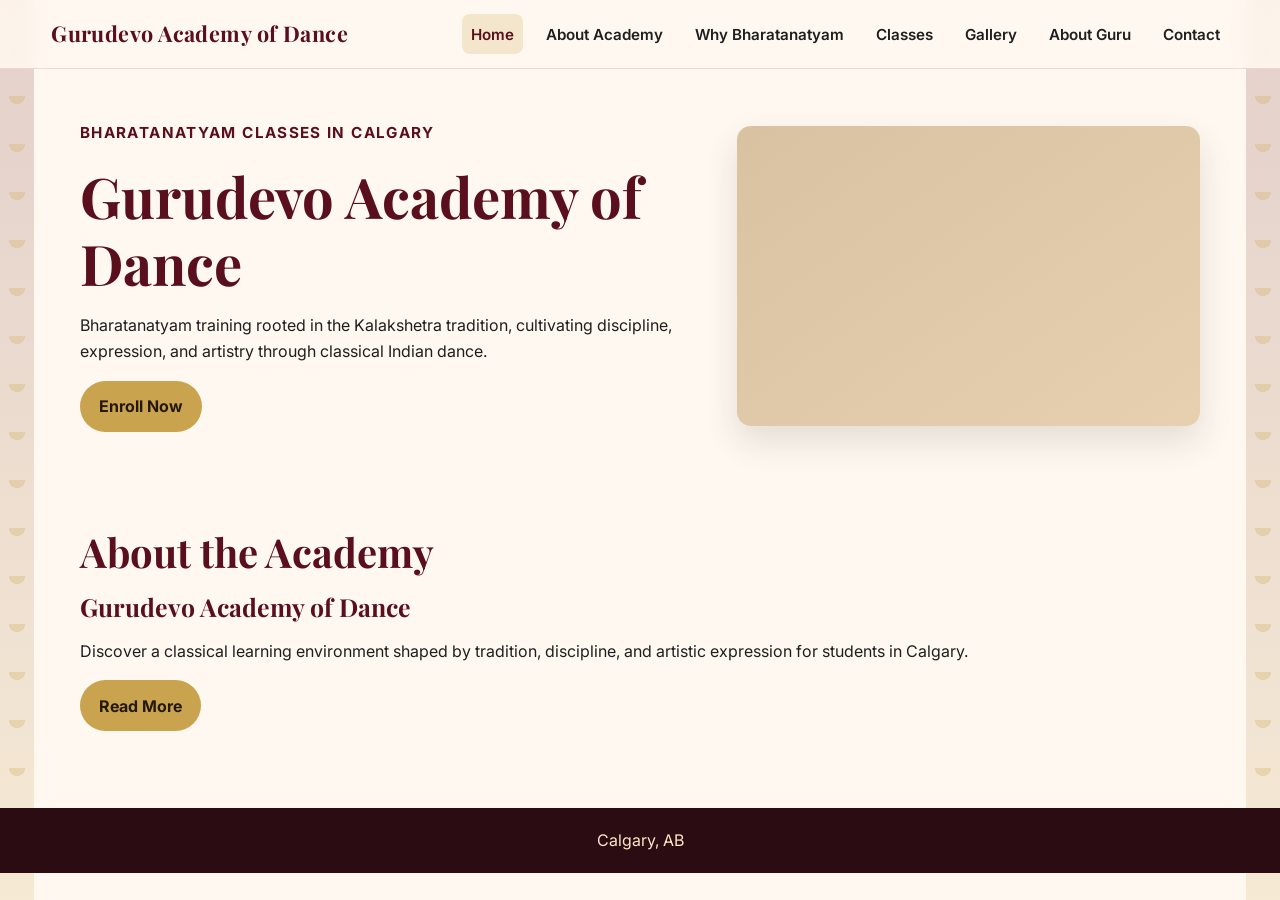
==== index.html @ 70351185 "Initial dance academy prototype" ====
<!doctype html>
<html lang="en">
<head>
  <meta charset="UTF-8">
  <meta name="viewport" content="width=device-width, initial-scale=1.0">
  <title>Gurudevo Academy of Dance | Bharatanatyam Classes in Calgary</title>
  <link rel="preconnect" href="https://fonts.googleapis.com">
  <link rel="preconnect" href="https://fonts.gstatic.com" crossorigin>
  <link href="https://fonts.googleapis.com/css2?family=Inter:wght@400;500;600;700&family=Playfair+Display:wght@500;700;800&display=swap" rel="stylesheet">
  <link rel="stylesheet" href="style.css">
</head>
<body class="temple-layout">
  <header class="site-header">
    <div class="nav-wrap">
      <a class="brand" href="index.html">Gurudevo Academy of Dance</a>
      <button class="menu-btn" data-menu-btn aria-expanded="false" aria-label="Open menu">Menu</button>
      <nav class="nav-links" data-nav-links>
        <a href="index.html" aria-current="page">Home</a>
        <a href="about-academy.html">About Academy</a>
        <a href="why-bharatanatyam.html">Why Bharatanatyam</a>
        <a href="classes-training.html">Classes</a>
        <a href="gallery.html">Gallery</a>
        <a href="about-guru.html">About Guru</a>
        <a href="contact.html">Contact</a>
      </nav>
    </div>
  </header>

  <main>
    <section class="hero">
      <div class="container hero-grid">
        <div class="reveal">
          <p class="kicker">Bharatanatyam Classes in Calgary</p>
          <h1>Gurudevo Academy of Dance</h1>
          <p>Bharatanatyam training rooted in the Kalakshetra tradition, cultivating discipline, expression, and artistry through classical Indian dance.</p>
          <a class="btn" href="contact.html">Enroll Now</a>
        </div>
        <div class="media-block reveal" aria-label="Image display area"></div>
      </div>
    </section>

    <section>
      <div class="container reveal">
        <h2>About the Academy</h2>
        <h3>Gurudevo Academy of Dance</h3>
        <p>Discover a classical learning environment shaped by tradition, discipline, and artistic expression for students in Calgary.</p>
        <a class="btn" href="about-academy.html">Read More</a>
      </div>
    </section>
  </main>

  <footer class="footer">
    <div class="container">Calgary, AB</div>
  </footer>

  <script src="script.js"></script>
</body>
</html>
---- style.css ----
:root {
  --maroon: #5A0F1C;
  --gold: #C9A34E;
  --ivory: #FFF8F0;
  --charcoal: #1F1F1F;
  --panel: #f8eee1;
  --hero-block: #d8c2a2;
  --gallery-block: #d6b88b;
  --radius: 14px;
  --shadow: 0 16px 34px rgba(31, 31, 31, 0.12);
}

* {
  box-sizing: border-box;
}

html {
  scroll-behavior: smooth;
}

body {
  margin: 0;
  font-family: "Inter", "Lato", sans-serif;
  color: var(--charcoal);
  background: var(--ivory);
  line-height: 1.65;
  overflow-x: hidden;
}

.temple-layout {
  position: relative;
  min-height: 100vh;
}

.temple-layout::before,
.temple-layout::after {
  content: "";
  position: fixed;
  top: 0;
  bottom: 0;
  width: 34px;
  z-index: -1;
  background:
    radial-gradient(circle at center top, rgba(201, 163, 78, 0.35) 0 8px, transparent 8px 20px),
    linear-gradient(to bottom, rgba(90, 15, 28, 0.2), rgba(201, 163, 78, 0.2));
  background-size: 100% 48px, 100% 100%;
  opacity: 0.85;
}

.temple-layout::before {
  left: 0;
}

.temple-layout::after {
  right: 0;
}

.site-header {
  position: sticky;
  top: 0;
  z-index: 100;
  backdrop-filter: blur(8px);
  background: rgba(255, 248, 240, 0.88);
  border-bottom: 1px solid rgba(90, 15, 28, 0.12);
}

.nav-wrap {
  width: min(1200px, 92%);
  margin: 0 auto;
  display: flex;
  align-items: center;
  justify-content: space-between;
  gap: 1rem;
  padding: 0.9rem 0;
}

.brand {
  font-family: "Playfair Display", serif;
  color: var(--maroon);
  text-decoration: none;
  font-weight: 700;
  font-size: clamp(1rem, 2.6vw, 1.35rem);
  letter-spacing: 0.02em;
}

.nav-links {
  display: flex;
  gap: 0.9rem;
  align-items: center;
}

.nav-links a {
  text-decoration: none;
  color: var(--charcoal);
  font-size: 0.95rem;
  font-weight: 600;
  padding: 0.45rem 0.55rem;
  border-radius: 8px;
  transition: color 0.25s ease, background-color 0.25s ease;
}

.nav-links a:hover,
.nav-links a[aria-current="page"] {
  color: var(--maroon);
  background: rgba(201, 163, 78, 0.22);
}

.menu-btn {
  display: none;
  border: 1px solid rgba(90, 15, 28, 0.35);
  color: var(--maroon);
  background: transparent;
  border-radius: 10px;
  padding: 0.45rem 0.65rem;
  cursor: pointer;
  font-weight: 700;
}

.container {
  width: min(1120px, 90%);
  margin: 0 auto;
}

.hero {
  padding: clamp(2rem, 4vw, 4.8rem) 0;
}

.hero-grid {
  display: grid;
  grid-template-columns: 1.15fr 0.85fr;
  gap: clamp(1.2rem, 2.4vw, 2rem);
  align-items: center;
}

.kicker {
  font-size: 0.95rem;
  color: var(--maroon);
  font-weight: 700;
  text-transform: uppercase;
  letter-spacing: 0.09em;
}

h1,
h2,
h3 {
  font-family: "Playfair Display", serif;
  color: var(--maroon);
  line-height: 1.2;
  margin: 0 0 1rem;
}

h1 {
  font-size: clamp(2rem, 5vw, 3.5rem);
}

h2 {
  font-size: clamp(1.6rem, 3.8vw, 2.5rem);
}

h3 {
  font-size: clamp(1.2rem, 2.8vw, 1.55rem);
}

p {
  margin: 0 0 1rem;
}

.media-block,
.gallery-block,
.slide {
  min-height: 300px;
  border-radius: var(--radius);
  box-shadow: var(--shadow);
}

.media-block {
  background: linear-gradient(145deg, var(--hero-block), #e6d0b0);
}

.gallery-block {
  background: linear-gradient(145deg, var(--gallery-block), #efd8af);
}

button,
.btn,
a.btn {
  appearance: none;
  border: none;
  text-decoration: none;
  display: inline-flex;
  align-items: center;
  justify-content: center;
  gap: 0.45rem;
  background: var(--gold);
  color: #24190b;
  font-weight: 700;
  padding: 0.78rem 1.2rem;
  border-radius: 999px;
  cursor: pointer;
  transition: transform 0.22s ease, box-shadow 0.22s ease, filter 0.22s ease;
}

button:hover,
.btn:hover,
a.btn:hover {
  transform: translateY(-2px);
  box-shadow: 0 10px 22px rgba(90, 15, 28, 0.24);
  filter: brightness(1.03);
}

section {
  padding: clamp(1.8rem, 3.5vw, 3.2rem) 0;
}

.card-grid {
  display: grid;
  grid-template-columns: repeat(3, minmax(0, 1fr));
  gap: 1rem;
}

.card {
  background: #ffffff;
  border: 1px solid rgba(90, 15, 28, 0.13);
  border-radius: var(--radius);
  padding: 1rem 1.1rem;
  box-shadow: 0 8px 16px rgba(90, 15, 28, 0.08);
}

.bullet-list {
  margin: 0;
  padding-left: 1.1rem;
}

.bullet-list li {
  margin-bottom: 0.45rem;
}

.quote {
  border-left: 4px solid var(--gold);
  padding: 0.8rem 1rem;
  background: var(--panel);
  border-radius: 8px;
  font-style: italic;
}

.slideshow {
  position: relative;
  border-radius: var(--radius);
  overflow: hidden;
}

.slide {
  position: absolute;
  inset: 0;
  opacity: 0;
  transform: scale(1.02);
  transition: opacity 0.9s ease, transform 0.9s ease;
  background: linear-gradient(140deg, #d4b286, #e8cfab);
}

.slide.active {
  opacity: 1;
  transform: scale(1);
}

.footer {
  margin-top: 2rem;
  background: #2c0c13;
  color: #fce8c5;
  padding: 1.2rem 0;
  text-align: center;
}

.reveal {
  opacity: 0;
  transform: translateY(20px);
  transition: opacity 0.6s ease, transform 0.6s ease;
}

.reveal.show {
  opacity: 1;
  transform: translateY(0);
}

@media (max-width: 1024px) {
  .nav-links {
    position: fixed;
    top: 64px;
    right: 4%;
    width: min(90vw, 380px);
    flex-direction: column;
    align-items: flex-start;
    background: rgba(255, 248, 240, 0.98);
    border: 1px solid rgba(90, 15, 28, 0.14);
    border-radius: 14px;
    padding: 1rem;
    box-shadow: var(--shadow);
    transform: scale(0.98) translateY(-8px);
    opacity: 0;
    visibility: hidden;
    transition: all 0.25s ease;
  }

  .nav-links.open {
    transform: scale(1) translateY(0);
    opacity: 1;
    visibility: visible;
  }

  .menu-btn {
    display: inline-flex;
  }

  .hero-grid {
    grid-template-columns: 1fr;
  }

  .card-grid {
    grid-template-columns: 1fr;
  }
}

@media (max-width: 640px) {
  .temple-layout::before,
  .temple-layout::after {
    width: 20px;
    opacity: 0.55;
  }

  .container {
    width: min(100%, 92%);
  }

  .media-block,
  .gallery-block,
  .slide {
    min-height: 220px;
  }
}
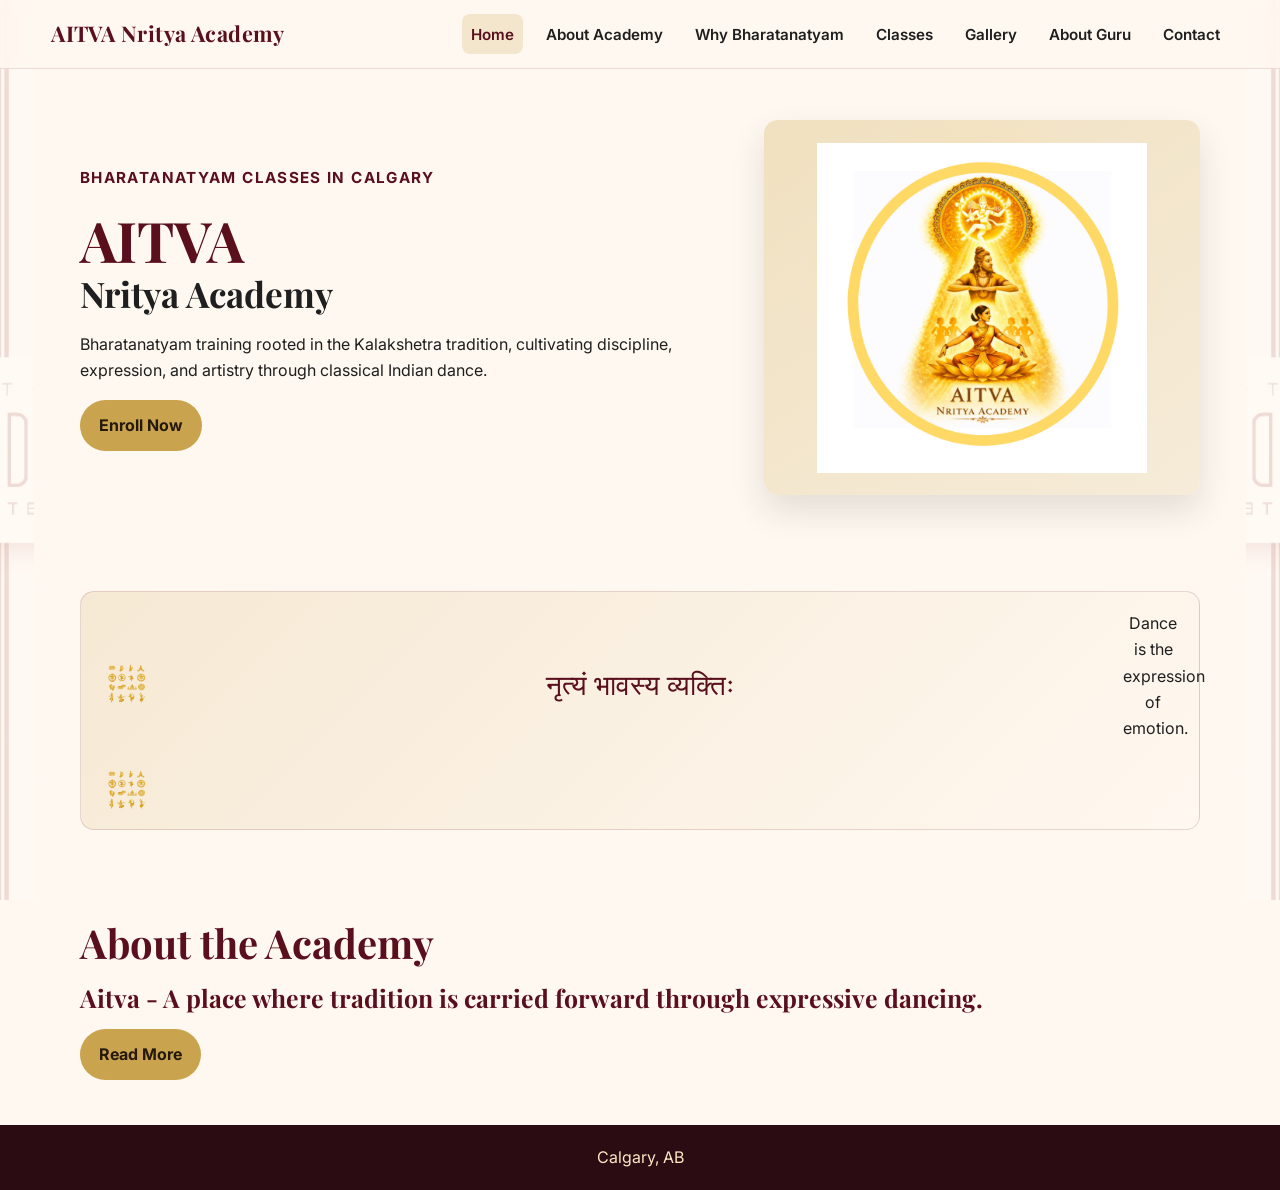
==== commit af4a4422: "Update academy site content, media gallery, and enrollment links" ====
--- a/index.html
+++ b/index.html
@@ -3,7 +3,7 @@
 <head>
   <meta charset="UTF-8">
   <meta name="viewport" content="width=device-width, initial-scale=1.0">
-  <title>Gurudevo Academy of Dance | Bharatanatyam Classes in Calgary</title>
+  <title>AITVA Nritya Academy | Bharatanatyam Classes in Calgary</title>
   <link rel="preconnect" href="https://fonts.googleapis.com">
   <link rel="preconnect" href="https://fonts.gstatic.com" crossorigin>
   <link href="https://fonts.googleapis.com/css2?family=Inter:wght@400;500;600;700&family=Playfair+Display:wght@500;700;800&display=swap" rel="stylesheet">
@@ -12,7 +12,7 @@
 <body class="temple-layout">
   <header class="site-header">
     <div class="nav-wrap">
-      <a class="brand" href="index.html">Gurudevo Academy of Dance</a>
+      <a class="brand" href="index.html">AITVA Nritya Academy</a>
       <button class="menu-btn" data-menu-btn aria-expanded="false" aria-label="Open menu">Menu</button>
       <nav class="nav-links" data-nav-links>
         <a href="index.html" aria-current="page">Home</a>
@@ -31,19 +31,29 @@
       <div class="container hero-grid">
         <div class="reveal">
           <p class="kicker">Bharatanatyam Classes in Calgary</p>
-          <h1>Gurudevo Academy of Dance</h1>
+          <h1 class="hero-title">AITVA <span>Nritya Academy</span></h1>
           <p>Bharatanatyam training rooted in the Kalakshetra tradition, cultivating discipline, expression, and artistry through classical Indian dance.</p>
-          <a class="btn" href="contact.html">Enroll Now</a>
+          <a class="btn" href="https://forms.gle/SrurMNasvnaMcNtN6" target="_blank" rel="noopener noreferrer">Enroll Now</a>
         </div>
-        <div class="media-block reveal" aria-label="Image display area"></div>
+        <div class="hero-brand-panel reveal" aria-label="Aitva logo display">
+          <img class="academy-logo" src="assets/images/aitva-logo.png" alt="AITVA Nritya Academy logo">
+        </div>
+      </div>
+    </section>
+
+    <section>
+      <div class="container reveal quote-box">
+        <img src="assets/images/gold-motif.png" alt="Classical motif" aria-hidden="true">
+        <p class="quote-line">नृत्यं भावस्य व्यक्तिः</p>
+        <p>Dance is the expression of emotion.</p>
+        <img src="assets/images/gold-motif.png" alt="Classical motif" aria-hidden="true">
       </div>
     </section>
 
     <section>
       <div class="container reveal">
         <h2>About the Academy</h2>
-        <h3>Gurudevo Academy of Dance</h3>
-        <p>Discover a classical learning environment shaped by tradition, discipline, and artistic expression for students in Calgary.</p>
+        <h3>Aitva - A place where tradition is carried forward through expressive dancing.</h3>
         <a class="btn" href="about-academy.html">Read More</a>
       </div>
     </section>
--- a/style.css
+++ b/style.css
@@ -1,13 +1,12 @@
 :root {
-  --maroon: #5A0F1C;
-  --gold: #C9A34E;
-  --ivory: #FFF8F0;
-  --charcoal: #1F1F1F;
+  --maroon: #5a0f1c;
+  --gold: #c9a34e;
+  --ivory: #fff8f0;
+  --charcoal: #1f1f1f;
   --panel: #f8eee1;
-  --hero-block: #d8c2a2;
-  --gallery-block: #d6b88b;
   --radius: 14px;
   --shadow: 0 16px 34px rgba(31, 31, 31, 0.12);
+  --ease-premium: cubic-bezier(0.22, 1, 0.36, 1);
 }
 
 * {
@@ -25,6 +24,13 @@
   background: var(--ivory);
   line-height: 1.65;
   overflow-x: hidden;
+  min-height: 100vh;
+  display: flex;
+  flex-direction: column;
+}
+
+main {
+  flex: 1;
 }
 
 .temple-layout {
@@ -40,11 +46,10 @@
   bottom: 0;
   width: 34px;
   z-index: -1;
-  background:
-    radial-gradient(circle at center top, rgba(201, 163, 78, 0.35) 0 8px, transparent 8px 20px),
-    linear-gradient(to bottom, rgba(90, 15, 28, 0.2), rgba(201, 163, 78, 0.2));
-  background-size: 100% 48px, 100% 100%;
-  opacity: 0.85;
+  background-image: url("assets/images/border-reference-vertical.jpeg");
+  background-size: cover;
+  background-position: center;
+  opacity: 0.26;
 }
 
 .temple-layout::before {
@@ -53,6 +58,40 @@
 
 .temple-layout::after {
   right: 0;
+  transform: scaleX(-1);
+}
+
+.with-page-background {
+  background: #12090b;
+}
+
+.page-bg-slideshow {
+  position: fixed;
+  inset: 0;
+  z-index: -3;
+  overflow: hidden;
+}
+
+.page-bg-slideshow::after {
+  content: "";
+  position: absolute;
+  inset: 0;
+  background: rgba(10, 5, 8, 0.68);
+}
+
+.bg-slide {
+  position: absolute;
+  inset: 0;
+  background-size: cover;
+  background-position: center;
+  opacity: 0;
+  transform: scale(1.08);
+  transition: opacity 1.15s var(--ease-premium), transform 1.15s var(--ease-premium);
+}
+
+.bg-slide.active {
+  opacity: 1;
+  transform: scale(1);
 }
 
 .site-header {
@@ -62,6 +101,13 @@
   backdrop-filter: blur(8px);
   background: rgba(255, 248, 240, 0.88);
   border-bottom: 1px solid rgba(90, 15, 28, 0.12);
+  transition: background-color 0.35s var(--ease-premium), box-shadow 0.35s var(--ease-premium), border-color 0.35s var(--ease-premium);
+}
+
+.site-header.scrolled {
+  background: rgba(255, 248, 240, 0.97);
+  border-bottom-color: rgba(90, 15, 28, 0.2);
+  box-shadow: 0 8px 22px rgba(90, 15, 28, 0.14);
 }
 
 .nav-wrap {
@@ -87,6 +133,7 @@
   display: flex;
   gap: 0.9rem;
   align-items: center;
+  transition: transform 0.28s var(--ease-premium), opacity 0.28s var(--ease-premium);
 }
 
 .nav-links a {
@@ -96,7 +143,7 @@
   font-weight: 600;
   padding: 0.45rem 0.55rem;
   border-radius: 8px;
-  transition: color 0.25s ease, background-color 0.25s ease;
+  transition: color 0.25s var(--ease-premium), background-color 0.25s var(--ease-premium), transform 0.25s var(--ease-premium);
 }
 
 .nav-links a:hover,
@@ -117,7 +164,7 @@
 }
 
 .container {
-  width: min(1120px, 90%);
+  width: min(1120px, calc(100% - 96px));
   margin: 0 auto;
 }
 
@@ -127,9 +174,33 @@
 
 .hero-grid {
   display: grid;
-  grid-template-columns: 1.15fr 0.85fr;
+  grid-template-columns: 1.2fr 0.8fr;
   gap: clamp(1.2rem, 2.4vw, 2rem);
   align-items: center;
+}
+
+.hero-title span {
+  display: block;
+  color: var(--charcoal);
+  font-size: clamp(1.4rem, 3vw, 2.2rem);
+}
+
+.hero-brand-panel {
+  min-height: 360px;
+  background: radial-gradient(circle at 50% 45%, rgba(255, 217, 135, 0.5), rgba(201, 163, 78, 0.06) 60%),
+    linear-gradient(145deg, #f3e4c7, #f8f0e1);
+  border-radius: var(--radius);
+  box-shadow: var(--shadow);
+  display: flex;
+  align-items: center;
+  justify-content: center;
+  padding: 1.4rem;
+}
+
+.academy-logo {
+  width: min(100%, 330px);
+  aspect-ratio: 1;
+  object-fit: contain;
 }
 
 .kicker {
@@ -165,20 +236,30 @@
   margin: 0 0 1rem;
 }
 
-.media-block,
-.gallery-block,
-.slide {
-  min-height: 300px;
-  border-radius: var(--radius);
-  box-shadow: var(--shadow);
-}
-
-.media-block {
-  background: linear-gradient(145deg, var(--hero-block), #e6d0b0);
-}
-
-.gallery-block {
-  background: linear-gradient(145deg, var(--gallery-block), #efd8af);
+.quote-box {
+  background: linear-gradient(135deg, #f6e9d4, #fff8f0);
+  border: 1px solid rgba(90, 15, 28, 0.14);
+  border-radius: 14px;
+  display: grid;
+  grid-template-columns: 60px 1fr 60px;
+  gap: 0.7rem;
+  align-items: center;
+  text-align: center;
+  padding: 1.1rem 1rem;
+}
+
+.quote-box img {
+  width: 42px;
+  height: 42px;
+  object-fit: contain;
+  justify-self: center;
+}
+
+.quote-line {
+  margin: 0;
+  font-family: "Playfair Display", serif;
+  color: var(--maroon);
+  font-size: clamp(1.2rem, 2.4vw, 1.75rem);
 }
 
 button,
@@ -197,7 +278,7 @@
   padding: 0.78rem 1.2rem;
   border-radius: 999px;
   cursor: pointer;
-  transition: transform 0.22s ease, box-shadow 0.22s ease, filter 0.22s ease;
+  transition: transform 0.22s var(--ease-premium), box-shadow 0.22s var(--ease-premium), filter 0.22s var(--ease-premium), background-color 0.22s var(--ease-premium);
 }
 
 button:hover,
@@ -218,6 +299,10 @@
   gap: 1rem;
 }
 
+.two-col-cards {
+  grid-template-columns: repeat(2, minmax(0, 1fr));
+}
+
 .card {
   background: #ffffff;
   border: 1px solid rgba(90, 15, 28, 0.13);
@@ -227,12 +312,8 @@
 }
 
 .bullet-list {
-  margin: 0;
+  margin: 0 0 1rem;
   padding-left: 1.1rem;
-}
-
-.bullet-list li {
-  margin-bottom: 0.45rem;
 }
 
 .quote {
@@ -243,28 +324,122 @@
   font-style: italic;
 }
 
-.slideshow {
+.content-panel {
+  background: rgba(255, 248, 240, 0.94);
+  border: 1px solid rgba(201, 163, 78, 0.3);
+  border-radius: 14px;
+  box-shadow: var(--shadow);
+  padding: 1.2rem;
+}
+
+.guru-layout {
+  display: grid;
+  grid-template-columns: 320px 1fr;
+  gap: 1.4rem;
+  align-items: start;
+}
+
+.guru-photo {
+  width: 100%;
+  border-radius: 14px;
+  border: 1px solid rgba(201, 163, 78, 0.55);
+  box-shadow: var(--shadow);
+}
+
+.black-panel {
+  background: #070707;
+  border-radius: 14px;
+  padding: 1.2rem;
+}
+
+.black-panel h2 {
+  color: #f5d089;
+}
+
+.video-grid {
+  display: grid;
+  grid-template-columns: repeat(3, minmax(0, 1fr));
+  gap: 0.9rem;
+}
+
+.video-tile {
   position: relative;
-  border-radius: var(--radius);
+  margin: 0;
+  border-radius: 10px;
   overflow: hidden;
-}
-
-.slide {
+  background: #0f0f0f;
+}
+
+.video-tile img {
+  width: 100%;
+  height: 260px;
+  object-fit: cover;
+  display: block;
+  opacity: 0.88;
+}
+
+.play-badge {
   position: absolute;
-  inset: 0;
-  opacity: 0;
-  transform: scale(1.02);
-  transition: opacity 0.9s ease, transform 0.9s ease;
-  background: linear-gradient(140deg, #d4b286, #e8cfab);
-}
-
-.slide.active {
-  opacity: 1;
-  transform: scale(1);
+  left: 0.8rem;
+  bottom: 0.8rem;
+  background: rgba(201, 163, 78, 0.94);
+  color: #261704;
+  font-weight: 700;
+  padding: 0.2rem 0.55rem;
+  border-radius: 999px;
+  font-size: 0.8rem;
+}
+
+.image-grid {
+  display: grid;
+  grid-template-columns: repeat(3, minmax(0, 1fr));
+  gap: 0.9rem;
+}
+
+.image-grid img {
+  width: 100%;
+  height: 250px;
+  object-fit: cover;
+  display: block;
+  border-radius: 10px;
+  border: 1px solid rgba(255, 248, 240, 0.26);
+}
+
+.action-wrap {
+  display: flex;
+  gap: 0.8rem;
+  flex-wrap: wrap;
+}
+
+.social-wrap {
+  display: flex;
+  gap: 0.8rem;
+}
+
+.social-icon {
+  width: 46px;
+  height: 46px;
+  border-radius: 999px;
+  background: var(--gold);
+  color: #24190b;
+  display: inline-flex;
+  align-items: center;
+  justify-content: center;
+  transition: transform 0.22s var(--ease-premium), box-shadow 0.22s var(--ease-premium);
+}
+
+.social-icon:hover {
+  transform: translateY(-2px);
+  box-shadow: 0 10px 22px rgba(90, 15, 28, 0.24);
+}
+
+.social-icon svg {
+  width: 22px;
+  height: 22px;
 }
 
 .footer {
-  margin-top: 2rem;
+  margin-top: auto;
   background: #2c0c13;
   color: #fce8c5;
   padding: 1.2rem 0;
@@ -273,13 +448,29 @@
 
 .reveal {
   opacity: 0;
-  transform: translateY(20px);
-  transition: opacity 0.6s ease, transform 0.6s ease;
+  transform: translateY(20px) scale(0.99);
+  transition: opacity 0.75s var(--ease-premium), transform 0.75s var(--ease-premium);
 }
 
 .reveal.show {
   opacity: 1;
-  transform: translateY(0);
+  transform: translateY(0) scale(1);
+}
+
+.stagger-1 {
+  transition-delay: 0.08s;
+}
+
+.stagger-2 {
+  transition-delay: 0.16s;
+}
+
+.stagger-3 {
+  transition-delay: 0.24s;
+}
+
+.stagger-4 {
+  transition-delay: 0.32s;
 }
 
 @media (max-width: 1024px) {
@@ -298,7 +489,7 @@
     transform: scale(0.98) translateY(-8px);
     opacity: 0;
     visibility: hidden;
-    transition: all 0.25s ease;
+    transition: transform 0.26s var(--ease-premium), opacity 0.26s var(--ease-premium), visibility 0.26s var(--ease-premium);
   }
 
   .nav-links.open {
@@ -311,29 +502,53 @@
     display: inline-flex;
   }
 
-  .hero-grid {
+  .hero-grid,
+  .card-grid,
+  .two-col-cards,
+  .guru-layout,
+  .video-grid,
+  .image-grid {
     grid-template-columns: 1fr;
   }
 
-  .card-grid {
-    grid-template-columns: 1fr;
+  .video-tile img,
+  .image-grid img {
+    height: 220px;
+  }
+}
+
+@media (prefers-reduced-motion: reduce) {
+  *,
+  *::before,
+  *::after {
+    animation: none !important;
+    transition: none !important;
+    scroll-behavior: auto !important;
+  }
+
+  .reveal {
+    opacity: 1;
+    transform: none;
   }
 }
 
 @media (max-width: 640px) {
   .temple-layout::before,
   .temple-layout::after {
-    width: 20px;
-    opacity: 0.55;
+    width: 12px;
+    opacity: 0.45;
   }
 
   .container {
-    width: min(100%, 92%);
-  }
-
-  .media-block,
-  .gallery-block,
-  .slide {
-    min-height: 220px;
-  }
-}
+    width: min(100%, calc(100% - 48px));
+  }
+
+  .hero-brand-panel {
+    min-height: 280px;
+  }
+
+  .quote-box {
+    grid-template-columns: 1fr;
+    gap: 0.4rem;
+  }
+}
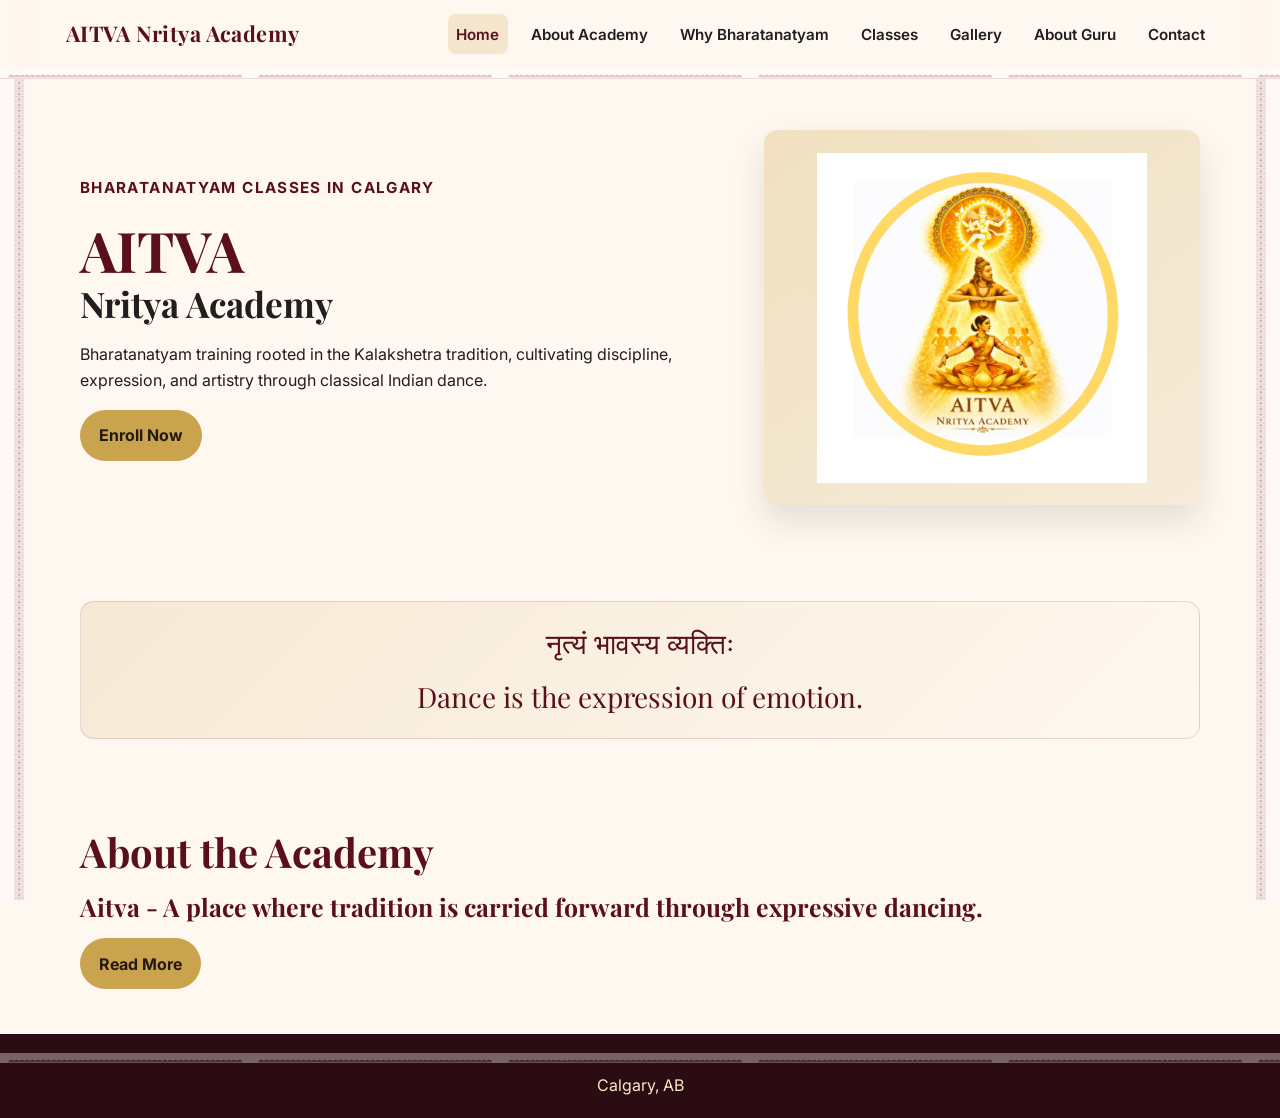
==== commit 22f03cdd: "Fix slogan center alignment in quote box and increase border visibility" ====
--- a/index.html
+++ b/index.html
@@ -45,7 +45,7 @@
       <div class="container reveal quote-box">
         <img src="assets/images/gold-motif.png" alt="Classical motif" aria-hidden="true">
         <p class="quote-line">नृत्यं भावस्य व्यक्तिः</p>
-        <p>Dance is the expression of emotion.</p>
+        <p class="quote-line">Dance is the expression of emotion.</p>
         <img src="assets/images/gold-motif.png" alt="Classical motif" aria-hidden="true">
       </div>
     </section>
--- a/style.css
+++ b/style.css
@@ -44,12 +44,14 @@
   position: fixed;
   top: 0;
   bottom: 0;
-  width: 34px;
-  z-index: -1;
-  background-image: url("assets/images/border-reference-vertical.jpeg");
-  background-size: cover;
-  background-position: center;
-  opacity: 0.26;
+  width: 26px;
+  z-index: 1;
+  background-image: url("assets/images/border-side-strip.png");
+  background-size: 100% auto;
+  background-repeat: repeat-y;
+  background-position: top center;
+  opacity: 0.65;
+  pointer-events: none;
 }
 
 .temple-layout::before {
@@ -104,6 +106,16 @@
   transition: background-color 0.35s var(--ease-premium), box-shadow 0.35s var(--ease-premium), border-color 0.35s var(--ease-premium);
 }
 
+.site-header::after {
+  content: "";
+  display: block;
+  height: 10px;
+  background-image: url("assets/images/border-top-strip.png");
+  background-repeat: repeat-x;
+  background-size: auto 10px;
+  opacity: 0.32;
+}
+
 .site-header.scrolled {
   background: rgba(255, 248, 240, 0.97);
   border-bottom-color: rgba(90, 15, 28, 0.2);
@@ -111,7 +123,7 @@
 }
 
 .nav-wrap {
-  width: min(1200px, 92%);
+  width: min(1200px, calc(100% - 132px));
   margin: 0 auto;
   display: flex;
   align-items: center;
@@ -164,7 +176,7 @@
 }
 
 .container {
-  width: min(1120px, calc(100% - 96px));
+  width: min(1120px, calc(100% - 132px));
   margin: 0 auto;
 }
 
@@ -241,9 +253,10 @@
   border: 1px solid rgba(90, 15, 28, 0.14);
   border-radius: 14px;
   display: grid;
-  grid-template-columns: 60px 1fr 60px;
-  gap: 0.7rem;
-  align-items: center;
+  grid-template-columns: 1fr;
+  gap: 0.5rem;
+  align-items: center;
+  justify-items: center;
   text-align: center;
   padding: 1.1rem 1rem;
 }
@@ -252,7 +265,7 @@
   width: 42px;
   height: 42px;
   object-fit: contain;
-  justify-self: center;
+  display: none;
 }
 
 .quote-line {
@@ -260,6 +273,8 @@
   font-family: "Playfair Display", serif;
   color: var(--maroon);
   font-size: clamp(1.2rem, 2.4vw, 1.75rem);
+  text-align: center;
+  justify-self: center;
 }
 
 button,
@@ -325,7 +340,7 @@
 }
 
 .content-panel {
-  background: rgba(255, 248, 240, 0.94);
+  background: rgba(255, 248, 240, 0.97);
   border: 1px solid rgba(201, 163, 78, 0.3);
   border-radius: 14px;
   box-shadow: var(--shadow);
@@ -358,7 +373,7 @@
 
 .video-grid {
   display: grid;
-  grid-template-columns: repeat(3, minmax(0, 1fr));
+  grid-template-columns: repeat(auto-fit, minmax(260px, 1fr));
   gap: 0.9rem;
 }
 
@@ -370,12 +385,13 @@
   background: #0f0f0f;
 }
 
-.video-tile img {
+.video-tile img,
+.video-tile video {
   width: 100%;
-  height: 260px;
+  height: auto;
+  aspect-ratio: 16 / 9;
   object-fit: cover;
   display: block;
-  opacity: 0.88;
 }
 
 .play-badge {
@@ -392,17 +408,130 @@
 
 .image-grid {
   display: grid;
-  grid-template-columns: repeat(3, minmax(0, 1fr));
+  grid-template-columns: repeat(auto-fill, minmax(260px, 1fr));
   gap: 0.9rem;
 }
 
 .image-grid img {
   width: 100%;
-  height: 250px;
-  object-fit: cover;
+  height: auto;
+  object-fit: contain;
+  background: #0b0b0b;
   display: block;
   border-radius: 10px;
   border: 1px solid rgba(255, 248, 240, 0.26);
+  cursor: pointer;
+  transition: transform 0.22s var(--ease-premium), box-shadow 0.22s var(--ease-premium);
+}
+
+.image-grid img:hover {
+  transform: scale(1.02);
+  box-shadow: 0 10px 30px rgba(90, 15, 28, 0.3);
+}
+
+.lightbox-overlay {
+  display: none;
+  position: fixed;
+  top: 0;
+  left: 0;
+  right: 0;
+  bottom: 0;
+  background: rgba(0, 0, 0, 0.92);
+  z-index: 999;
+  justify-content: center;
+  align-items: center;
+  padding: 1rem;
+}
+
+.lightbox-overlay.active {
+  display: flex;
+  animation: fadeIn 0.3s ease-in-out;
+}
+
+@keyframes fadeIn {
+  from {
+    opacity: 0;
+  }
+  to {
+    opacity: 1;
+  }
+}
+
+.lightbox-content {
+  position: relative;
+  max-width: 90vw;
+  max-height: 90vh;
+  display: flex;
+  align-items: center;
+  justify-content: center;
+}
+
+.lightbox-image {
+  max-width: 100%;
+  max-height: 90vh;
+  object-fit: contain;
+  border-radius: 8px;
+}
+
+.lightbox-close {
+  position: absolute;
+  top: -40px;
+  right: 0;
+  background: none;
+  border: none;
+  color: #fff8f0;
+  font-size: 2rem;
+  cursor: pointer;
+  width: 44px;
+  height: 44px;
+  display: flex;
+  align-items: center;
+  justify-content: center;
+  transition: transform 0.2s;
+}
+
+.lightbox-close:hover {
+  transform: scale(1.1);
+}
+
+.lightbox-nav {
+  position: absolute;
+  top: 50%;
+  transform: translateY(-50%);
+  background: rgba(255, 248, 240, 0.15);
+  color: #fff8f0;
+  border: none;
+  padding: 1rem;
+  font-size: 1.2rem;
+  cursor: pointer;
+  border-radius: 50%;
+  width: 50px;
+  height: 50px;
+  display: flex;
+  align-items: center;
+  justify-content: center;
+  transition: background-color 0.2s;
+}
+
+.lightbox-nav:hover {
+  background: rgba(255, 248, 240, 0.25);
+}
+
+.lightbox-prev {
+  left: 1rem;
+}
+
+.lightbox-next {
+  right: 1rem;
+}
+
+.lightbox-counter {
+  position: absolute;
+  bottom: -40px;
+  left: 50%;
+  transform: translateX(-50%);
+  color: #fff8f0;
+  font-size: 0.9rem;
 }
 
 .action-wrap {
@@ -444,6 +573,17 @@
   color: #fce8c5;
   padding: 1.2rem 0;
   text-align: center;
+}
+
+.footer::before {
+  content: "";
+  display: block;
+  height: 10px;
+  margin-bottom: 0.55rem;
+  background-image: url("assets/images/border-top-strip.png");
+  background-repeat: repeat-x;
+  background-size: auto 10px;
+  opacity: 0.36;
 }
 
 .reveal {
@@ -512,8 +652,8 @@
   }
 
   .video-tile img,
-  .image-grid img {
-    height: 220px;
+  .video-tile video {
+    aspect-ratio: 16 / 9;
   }
 }
 
@@ -535,12 +675,16 @@
 @media (max-width: 640px) {
   .temple-layout::before,
   .temple-layout::after {
-    width: 12px;
-    opacity: 0.45;
+    width: 14px;
+    opacity: 0.36;
   }
 
   .container {
-    width: min(100%, calc(100% - 48px));
+    width: min(100%, calc(100% - 56px));
+  }
+
+  .nav-wrap {
+    width: min(100%, calc(100% - 56px));
   }
 
   .hero-brand-panel {
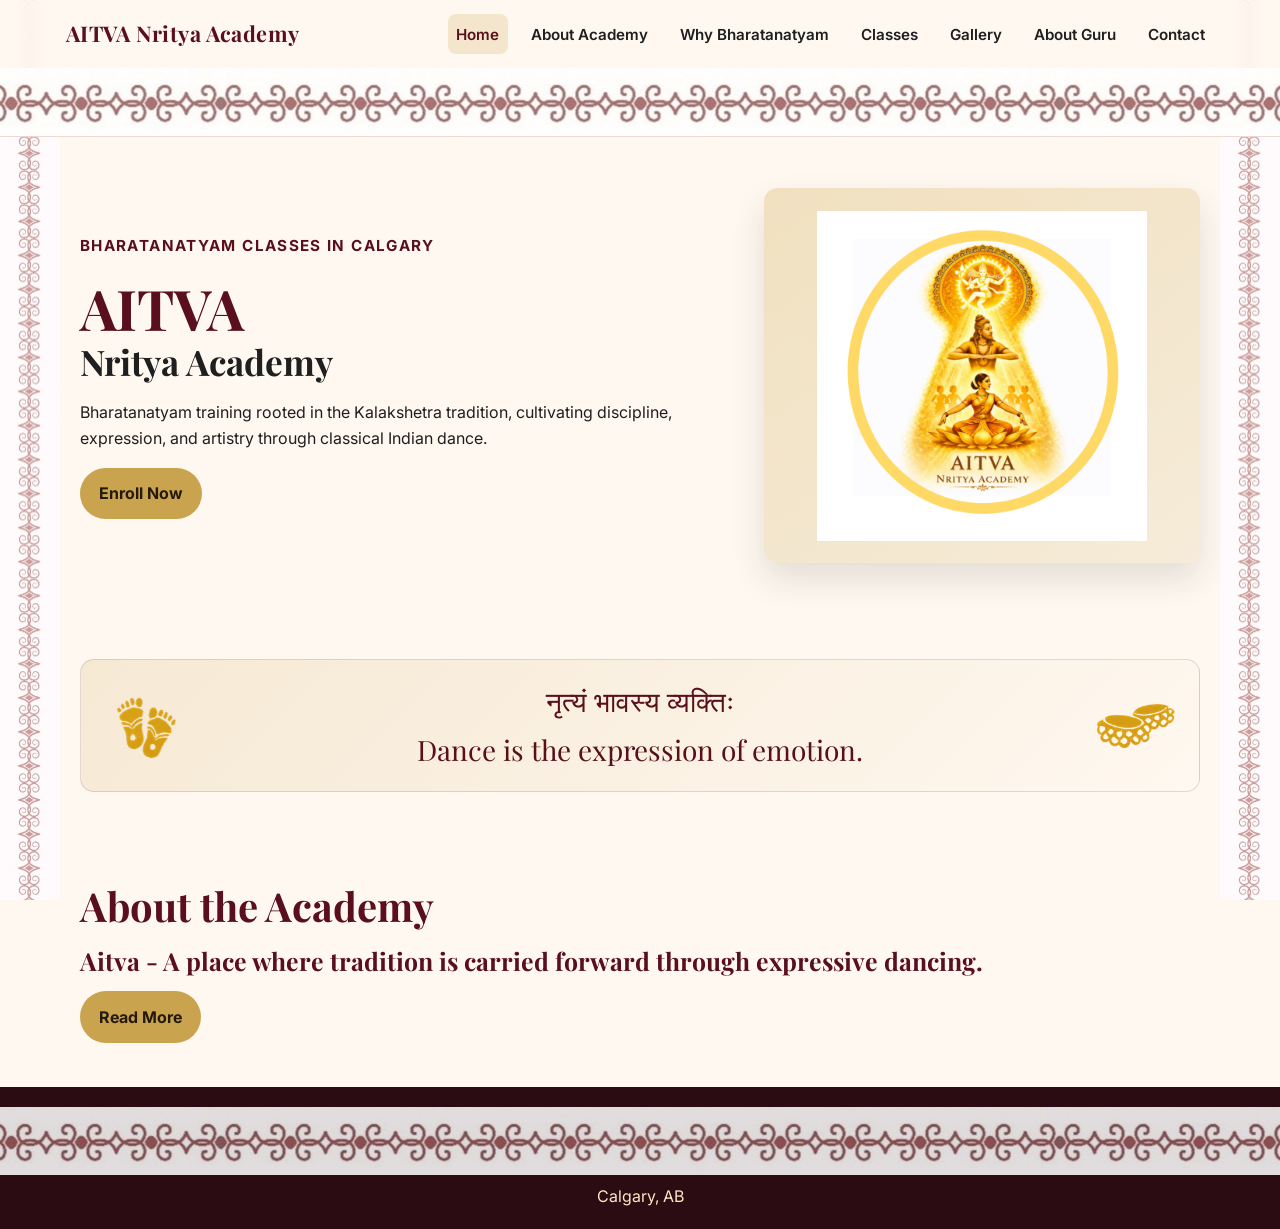
==== commit 79ae60af: "Update border scale and quote motifs" ====
--- a/index.html
+++ b/index.html
@@ -43,10 +43,12 @@
 
     <section>
       <div class="container reveal quote-box">
-        <img src="assets/images/gold-motif.png" alt="Classical motif" aria-hidden="true">
-        <p class="quote-line">नृत्यं भावस्य व्यक्तिः</p>
-        <p class="quote-line">Dance is the expression of emotion.</p>
-        <img src="assets/images/gold-motif.png" alt="Classical motif" aria-hidden="true">
+        <img class="quote-motif quote-motif-left" src="assets/images/q_box_left.png" alt="Classical motif left" aria-hidden="true">
+        <div class="quote-copy">
+          <p class="quote-line">नृत्यं भावस्य व्यक्तिः</p>
+          <p class="quote-line">Dance is the expression of emotion.</p>
+        </div>
+        <img class="quote-motif quote-motif-right" src="assets/images/q_box_right.png" alt="Classical motif right" aria-hidden="true">
       </div>
     </section>
 
--- a/style.css
+++ b/style.css
@@ -7,6 +7,8 @@
   --radius: 14px;
   --shadow: 0 16px 34px rgba(31, 31, 31, 0.12);
   --ease-premium: cubic-bezier(0.22, 1, 0.36, 1);
+  --frame-side-width: 60px;
+  --frame-top-height: 68px;
 }
 
 * {
@@ -44,13 +46,13 @@
   position: fixed;
   top: 0;
   bottom: 0;
-  width: 26px;
-  z-index: 1;
-  background-image: url("assets/images/border-side-strip.png");
+  width: var(--frame-side-width);
+  z-index: 0;
+  background-image: url("assets/images/left_and_right_b.jpg");
   background-size: 100% auto;
   background-repeat: repeat-y;
   background-position: top center;
-  opacity: 0.65;
+  opacity: 0.82;
   pointer-events: none;
 }
 
@@ -60,7 +62,6 @@
 
 .temple-layout::after {
   right: 0;
-  transform: scaleX(-1);
 }
 
 .with-page-background {
@@ -79,6 +80,10 @@
   position: absolute;
   inset: 0;
   background: rgba(10, 5, 8, 0.68);
+}
+
+.about-page .page-bg-slideshow::after {
+  background: rgba(10, 5, 8, 0.42);
 }
 
 .bg-slide {
@@ -109,11 +114,13 @@
 .site-header::after {
   content: "";
   display: block;
-  height: 10px;
-  background-image: url("assets/images/border-top-strip.png");
+  width: 100%;
+  height: var(--frame-top-height);
+  background-image: url("assets/images/top_ and_bottom_b.jpg");
   background-repeat: repeat-x;
-  background-size: auto 10px;
-  opacity: 0.32;
+  background-size: auto 100%;
+  background-position: center top;
+  opacity: 0.84;
 }
 
 .site-header.scrolled {
@@ -253,19 +260,25 @@
   border: 1px solid rgba(90, 15, 28, 0.14);
   border-radius: 14px;
   display: grid;
-  grid-template-columns: 1fr;
-  gap: 0.5rem;
+  grid-template-columns: 96px minmax(0, 1fr) 96px;
+  gap: 1rem;
   align-items: center;
   justify-items: center;
   text-align: center;
   padding: 1.1rem 1rem;
 }
 
-.quote-box img {
-  width: 42px;
-  height: 42px;
+.quote-copy {
+  display: grid;
+  gap: 0.2rem;
+  justify-items: center;
+}
+
+.quote-motif {
+  width: min(100%, 84px);
+  height: auto;
   object-fit: contain;
-  display: none;
+  display: block;
 }
 
 .quote-line {
@@ -345,6 +358,12 @@
   border-radius: 14px;
   box-shadow: var(--shadow);
   padding: 1.2rem;
+}
+
+.about-page .content-panel {
+  background: rgba(255, 248, 240, 0.86);
+  border: 1px solid rgba(201, 163, 78, 0.4);
+  backdrop-filter: blur(1.8px) saturate(1.08);
 }
 
 .guru-layout {
@@ -409,6 +428,8 @@
 .image-grid {
   display: grid;
   grid-template-columns: repeat(auto-fill, minmax(260px, 1fr));
+  grid-auto-rows: 8px;
+  grid-auto-flow: dense;
   gap: 0.9rem;
 }
 
@@ -418,6 +439,7 @@
   object-fit: contain;
   background: #0b0b0b;
   display: block;
+  grid-row-end: span 30;
   border-radius: 10px;
   border: 1px solid rgba(255, 248, 240, 0.26);
   cursor: pointer;
@@ -568,6 +590,8 @@
 }
 
 .footer {
+  position: relative;
+  z-index: 100;
   margin-top: auto;
   background: #2c0c13;
   color: #fce8c5;
@@ -578,12 +602,14 @@
 .footer::before {
   content: "";
   display: block;
-  height: 10px;
-  margin-bottom: 0.55rem;
-  background-image: url("assets/images/border-top-strip.png");
+  width: 100%;
+  margin: 0 auto 0.55rem;
+  height: var(--frame-top-height);
+  background-image: url("assets/images/top_ and_bottom_b.jpg");
   background-repeat: repeat-x;
-  background-size: auto 10px;
-  opacity: 0.36;
+  background-size: auto 100%;
+  background-position: center top;
+  opacity: 0.86;
 }
 
 .reveal {
@@ -673,18 +699,23 @@
 }
 
 @media (max-width: 640px) {
+  :root {
+    --frame-side-width: 24px;
+    --frame-top-height: 34px;
+  }
+
   .temple-layout::before,
   .temple-layout::after {
-    width: 14px;
-    opacity: 0.36;
+    width: var(--frame-side-width);
+    opacity: 0.38;
   }
 
   .container {
-    width: min(100%, calc(100% - 56px));
+    width: min(100%, calc(100% - 48px));
   }
 
   .nav-wrap {
-    width: min(100%, calc(100% - 56px));
+    width: min(100%, calc(100% - 48px));
   }
 
   .hero-brand-panel {
@@ -693,6 +724,10 @@
 
   .quote-box {
     grid-template-columns: 1fr;
-    gap: 0.4rem;
-  }
-}
+    gap: 0.6rem;
+  }
+
+  .quote-motif {
+    width: 96px;
+  }
+}
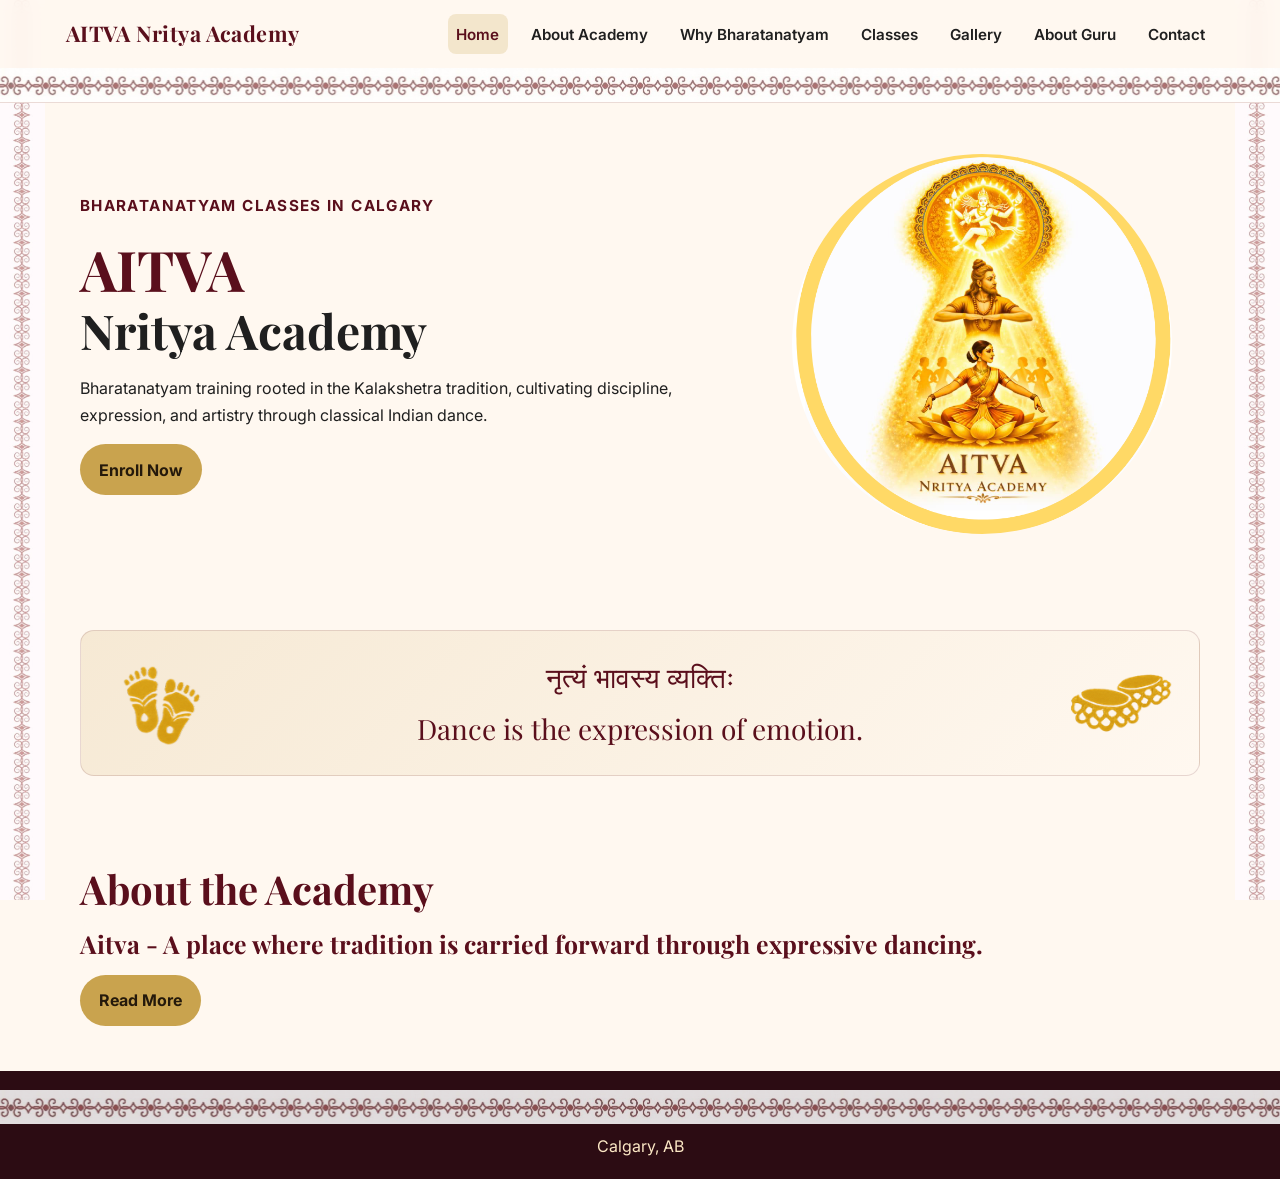
==== commit 97d1de30: "Add hover effects to key content panels" ====
--- a/index.html
+++ b/index.html
@@ -42,7 +42,7 @@
     </section>
 
     <section>
-      <div class="container reveal quote-box">
+      <div class="container reveal quote-box interactive-panel">
         <img class="quote-motif quote-motif-left" src="assets/images/q_box_left.png" alt="Classical motif left" aria-hidden="true">
         <div class="quote-copy">
           <p class="quote-line">नृत्यं भावस्य व्यक्तिः</p>
--- a/style.css
+++ b/style.css
@@ -7,8 +7,8 @@
   --radius: 14px;
   --shadow: 0 16px 34px rgba(31, 31, 31, 0.12);
   --ease-premium: cubic-bezier(0.22, 1, 0.36, 1);
-  --frame-side-width: 60px;
-  --frame-top-height: 68px;
+  --frame-side-width: 45px;
+  --frame-top-height: 34px;
 }
 
 * {
@@ -201,25 +201,33 @@
 .hero-title span {
   display: block;
   color: var(--charcoal);
-  font-size: clamp(1.4rem, 3vw, 2.2rem);
+  font-size: clamp(1.8rem, 4.1vw, 3rem);
 }
 
 .hero-brand-panel {
-  min-height: 360px;
-  background: radial-gradient(circle at 50% 45%, rgba(255, 217, 135, 0.5), rgba(201, 163, 78, 0.06) 60%),
-    linear-gradient(145deg, #f3e4c7, #f8f0e1);
-  border-radius: var(--radius);
-  box-shadow: var(--shadow);
+  width: min(100%, 380px);
+  aspect-ratio: 1;
+  background: transparent;
+  border-radius: 50%;
+  box-shadow: none;
   display: flex;
   align-items: center;
   justify-content: center;
-  padding: 1.4rem;
+  padding: 0;
+  overflow: hidden;
+  margin-inline: auto;
+  position: relative;
 }
 
 .academy-logo {
-  width: min(100%, 330px);
-  aspect-ratio: 1;
-  object-fit: contain;
+  width: 100%;
+  height: 100%;
+  max-width: none;
+  object-fit: cover;
+  object-position: center;
+  display: block;
+  transform: scale(1.2);
+  transform-origin: center;
 }
 
 .kicker {
@@ -260,22 +268,22 @@
   border: 1px solid rgba(90, 15, 28, 0.14);
   border-radius: 14px;
   display: grid;
-  grid-template-columns: 96px minmax(0, 1fr) 96px;
+  grid-template-columns: 120px minmax(0, 1fr) 120px;
   gap: 1rem;
   align-items: center;
   justify-items: center;
   text-align: center;
-  padding: 1.1rem 1rem;
+  padding: 1.1rem 1.2rem;
 }
 
 .quote-copy {
   display: grid;
-  gap: 0.2rem;
+  gap: 0.35rem;
   justify-items: center;
 }
 
 .quote-motif {
-  width: min(100%, 84px);
+  width: min(100%, 108px);
   height: auto;
   object-fit: contain;
   display: block;
@@ -352,6 +360,22 @@
   font-style: italic;
 }
 
+.interactive-panel {
+  transition: transform 0.24s var(--ease-premium), box-shadow 0.24s var(--ease-premium), border-color 0.24s var(--ease-premium), background-color 0.24s var(--ease-premium);
+}
+
+@media (hover: hover) and (pointer: fine) {
+  .interactive-panel:hover {
+    transform: translateY(-4px);
+    box-shadow: 0 18px 34px rgba(31, 31, 31, 0.16);
+    border-color: rgba(201, 163, 78, 0.62);
+  }
+
+  .quote.interactive-panel:hover {
+    background: #f4e5ce;
+  }
+}
+
 .content-panel {
   background: rgba(255, 248, 240, 0.97);
   border: 1px solid rgba(201, 163, 78, 0.3);
@@ -373,6 +397,10 @@
   align-items: start;
 }
 
+.guru-center {
+  text-align: center;
+}
+
 .guru-photo {
   width: 100%;
   border-radius: 14px;
@@ -380,6 +408,18 @@
   box-shadow: var(--shadow);
 }
 
+.guru-photo-center {
+  max-width: 340px;
+  margin: 0 auto 1rem;
+}
+
+.guru-name-line {
+  margin: 0 0 1.2rem;
+  font-weight: 700;
+  font-size: clamp(1.05rem, 2vw, 1.28rem);
+  color: var(--maroon);
+}
+
 .black-panel {
   background: #070707;
   border-radius: 14px;
@@ -391,26 +431,133 @@
 }
 
 .video-grid {
+  display: flex;
+  flex-wrap: wrap;
+  justify-content: center;
+  gap: 1rem;
+  align-items: stretch;
+}
+
+.location-grid {
   display: grid;
-  grid-template-columns: repeat(auto-fit, minmax(260px, 1fr));
-  gap: 0.9rem;
+  grid-template-columns: repeat(2, minmax(0, 1fr));
+  gap: 1rem;
+}
+
+.location-card {
+  position: relative;
+  overflow: hidden;
+  border-radius: var(--radius);
+  border: 1px solid rgba(255, 248, 240, 0.22);
+  min-height: 320px;
+  padding: 1.1rem;
+  color: #fff8f0;
+  background-size: cover;
+  background-position: center;
+  box-shadow: 0 12px 24px rgba(31, 31, 31, 0.2);
+  display: flex;
+  flex-direction: column;
+  justify-content: flex-end;
+  gap: 0.45rem;
+}
+
+.location-card::before {
+  content: "";
+  position: absolute;
+  inset: 0;
+  background: linear-gradient(180deg, rgba(0, 0, 0, 0.05), rgba(0, 0, 0, 0.62));
+}
+
+.location-card > * {
+  position: relative;
+  z-index: 1;
+}
+
+.location-card h3 {
+  color: #fff8f0;
+  margin-bottom: 0.3rem;
+}
+
+.location-card p {
+  margin: 0;
+}
+
+.location-meta {
+  font-weight: 700;
+  color: #f5d089;
 }
 
 .video-tile {
   position: relative;
   margin: 0;
-  border-radius: 10px;
+  flex: 1 1 360px;
+  max-width: 420px;
+  width: 100%;
+  border-radius: 12px;
+  border: 1px solid rgba(255, 248, 240, 0.26);
   overflow: hidden;
   background: #0f0f0f;
-}
-
-.video-tile img,
+  padding: 0.55rem;
+  box-shadow: 0 10px 24px rgba(31, 31, 31, 0.24);
+  transition: transform 0.22s var(--ease-premium), box-shadow 0.22s var(--ease-premium), border-color 0.22s var(--ease-premium);
+}
+
+.video-tile:hover {
+  transform: translateY(-2px);
+  border-color: rgba(201, 163, 78, 0.52);
+  box-shadow: 0 14px 30px rgba(31, 31, 31, 0.34);
+}
+
 .video-tile video {
   width: 100%;
-  height: auto;
+  height: 100%;
   aspect-ratio: 16 / 9;
   object-fit: cover;
   display: block;
+  border-radius: 10px;
+  transition: transform 0.35s var(--ease-premium), filter 0.35s var(--ease-premium);
+}
+
+.video-tile:hover video {
+  transform: scale(1.04);
+}
+
+.video-tile.is-playing .video-play-btn {
+  opacity: 0;
+  pointer-events: none;
+}
+
+.video-play-btn {
+  position: absolute;
+  inset: 50% auto auto 50%;
+  transform: translate(-50%, -50%);
+  width: 2.35rem;
+  height: 2.35rem;
+  padding: 0;
+  min-width: 0;
+  border-radius: 999px;
+  border: 1px solid rgba(255, 248, 240, 0.36);
+  background: rgba(201, 163, 78, 0.88);
+  color: #24190b;
+  font-size: 0;
+  box-shadow: 0 10px 24px rgba(0, 0, 0, 0.3);
+  display: inline-flex;
+  align-items: center;
+  justify-content: center;
+  opacity: 0.95;
+  transition: transform 0.22s var(--ease-premium), opacity 0.22s var(--ease-premium), background-color 0.22s var(--ease-premium);
+  z-index: 2;
+}
+
+.video-play-btn svg {
+  width: 1.05rem;
+  height: 1.05rem;
+  margin-left: 0.1rem;
+}
+
+.video-tile:hover .video-play-btn {
+  transform: translate(-50%, -50%) scale(1.06);
+  background: rgba(201, 163, 78, 1);
 }
 
 .play-badge {
@@ -532,11 +679,12 @@
   display: flex;
   align-items: center;
   justify-content: center;
-  transition: background-color 0.2s;
+  transition: all 0.2s ease;
 }
 
 .lightbox-nav:hover {
-  background: rgba(255, 248, 240, 0.25);
+  background: rgba(255, 248, 240, 0.35);
+  transform: translateY(-50%) scale(1.05);
 }
 
 .lightbox-prev {
@@ -672,14 +820,33 @@
   .card-grid,
   .two-col-cards,
   .guru-layout,
-  .video-grid,
+  .location-grid,
   .image-grid {
     grid-template-columns: 1fr;
+  }
+
+  .video-grid {
+    justify-content: stretch;
+  }
+
+  .video-tile {
+    flex-basis: 100%;
+    max-width: none;
   }
 
   .video-tile img,
   .video-tile video {
     aspect-ratio: 16 / 9;
+  }
+
+  .video-play-btn {
+    width: 2rem;
+    height: 2rem;
+  }
+
+  .video-play-btn svg {
+    width: 0.9rem;
+    height: 0.9rem;
   }
 }
 
@@ -700,8 +867,8 @@
 
 @media (max-width: 640px) {
   :root {
-    --frame-side-width: 24px;
-    --frame-top-height: 34px;
+    --frame-side-width: 18px;
+    --frame-top-height: 17px;
   }
 
   .temple-layout::before,
@@ -719,7 +886,11 @@
   }
 
   .hero-brand-panel {
-    min-height: 280px;
+    width: min(100%, 300px);
+  }
+
+  .academy-logo {
+    transform: scale(1.16);
   }
 
   .quote-box {
@@ -730,4 +901,12 @@
   .quote-motif {
     width: 96px;
   }
-}
+
+  .location-card {
+    min-height: 260px;
+  }
+
+  .video-grid {
+    gap: 0.85rem;
+  }
+}
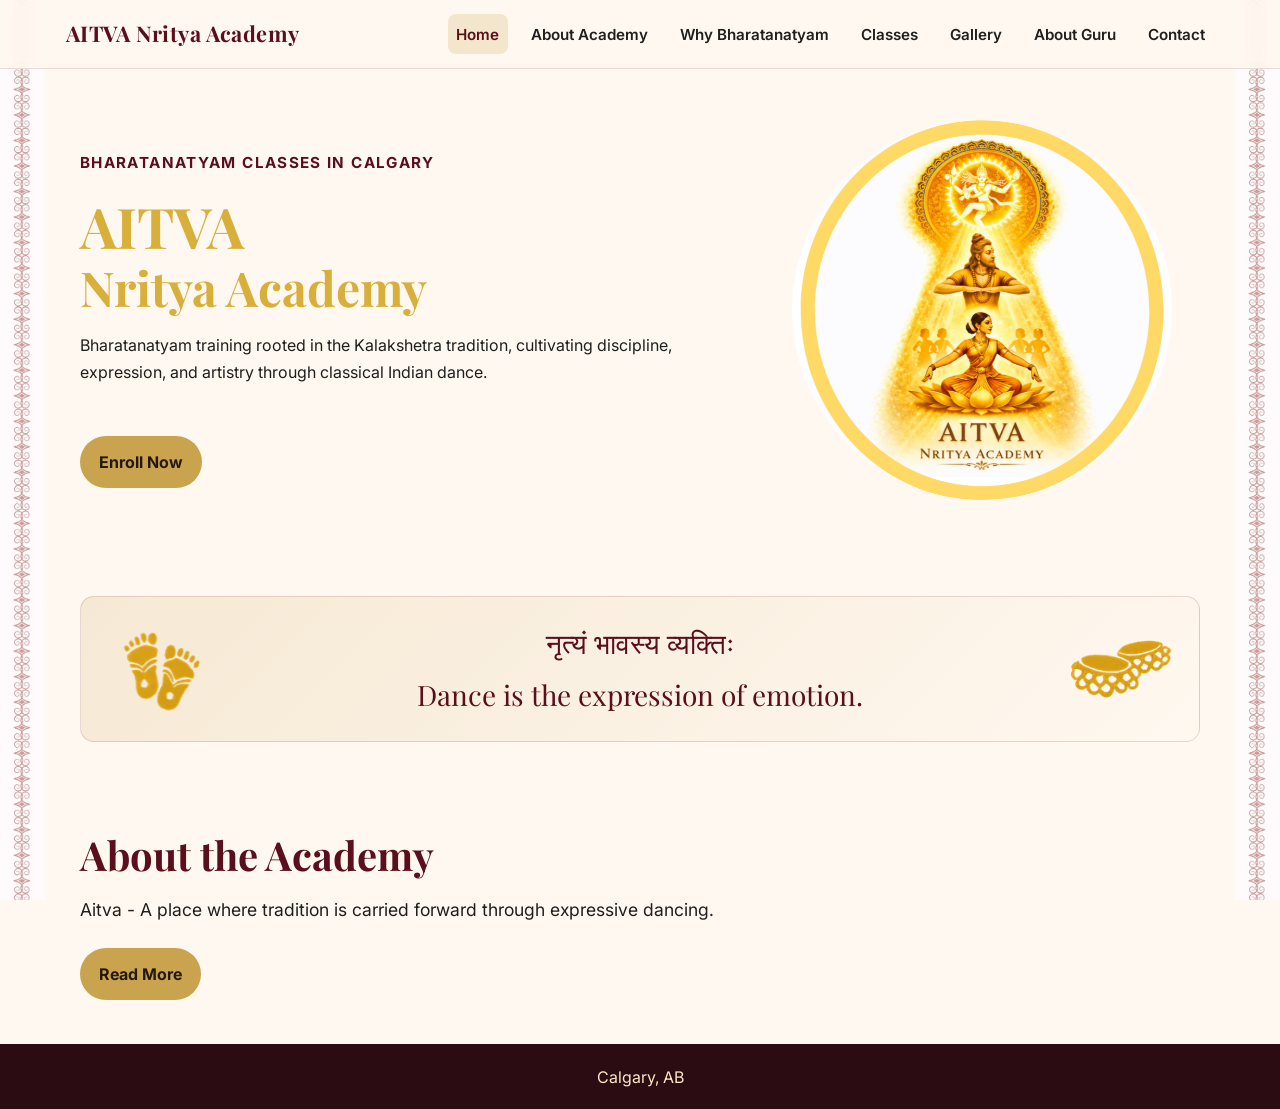
==== commit 23f883e0: "Apply sister-requested page and media updates" ====
--- a/index.html
+++ b/index.html
@@ -29,7 +29,7 @@
   <main>
     <section class="hero">
       <div class="container hero-grid">
-        <div class="reveal">
+        <div class="reveal hero-copy">
           <p class="kicker">Bharatanatyam Classes in Calgary</p>
           <h1 class="hero-title">AITVA <span>Nritya Academy</span></h1>
           <p>Bharatanatyam training rooted in the Kalakshetra tradition, cultivating discipline, expression, and artistry through classical Indian dance.</p>
@@ -53,9 +53,9 @@
     </section>
 
     <section>
-      <div class="container reveal">
+      <div class="container reveal about-teaser">
         <h2>About the Academy</h2>
-        <h3>Aitva - A place where tradition is carried forward through expressive dancing.</h3>
+        <p class="academy-tagline">Aitva - A place where tradition is carried forward through expressive dancing.</p>
         <a class="btn" href="about-academy.html">Read More</a>
       </div>
     </section>
--- a/style.css
+++ b/style.css
@@ -7,6 +7,9 @@
   --radius: 14px;
   --shadow: 0 16px 34px rgba(31, 31, 31, 0.12);
   --ease-premium: cubic-bezier(0.22, 1, 0.36, 1);
+  --motion-standard: 0.34s var(--ease-premium);
+  --motion-reveal: 0.56s var(--ease-premium);
+  --motion-delay: 0.1s;
   --frame-side-width: 45px;
   --frame-top-height: 34px;
 }
@@ -112,15 +115,7 @@
 }
 
 .site-header::after {
-  content: "";
-  display: block;
-  width: 100%;
-  height: var(--frame-top-height);
-  background-image: url("assets/images/top_ and_bottom_b.jpg");
-  background-repeat: repeat-x;
-  background-size: auto 100%;
-  background-position: center top;
-  opacity: 0.84;
+  display: none;
 }
 
 .site-header.scrolled {
@@ -195,39 +190,50 @@
   display: grid;
   grid-template-columns: 1.2fr 0.8fr;
   gap: clamp(1.2rem, 2.4vw, 2rem);
-  align-items: center;
+  align-items: end;
+}
+
+.hero-copy {
+  padding-bottom: 0.8rem;
 }
 
 .hero-title span {
   display: block;
-  color: var(--charcoal);
+  color: #d8af3a;
   font-size: clamp(1.8rem, 4.1vw, 3rem);
+}
+
+.hero-title {
+  color: #d8af3a;
 }
 
 .hero-brand-panel {
   width: min(100%, 380px);
   aspect-ratio: 1;
   background: transparent;
-  border-radius: 50%;
+  border-radius: 0;
   box-shadow: none;
   display: flex;
   align-items: center;
   justify-content: center;
   padding: 0;
-  overflow: hidden;
+  overflow: visible;
   margin-inline: auto;
   position: relative;
 }
 
 .academy-logo {
   width: 100%;
-  height: 100%;
+  height: auto;
   max-width: none;
-  object-fit: cover;
+  object-fit: contain;
   object-position: center;
   display: block;
-  transform: scale(1.2);
-  transform-origin: center;
+  border-radius: 50%;
+}
+
+.hero-copy .btn {
+  margin-top: 2.2rem;
 }
 
 .kicker {
@@ -261,6 +267,18 @@
 
 p {
   margin: 0 0 1rem;
+}
+
+.academy-tagline {
+  font-family: "Inter", "Lato", sans-serif;
+  font-size: 1.1rem;
+  font-weight: 400;
+  color: var(--charcoal);
+  margin: 0;
+}
+
+.about-teaser .btn {
+  margin-top: 1.5rem;
 }
 
 .quote-box {
@@ -361,19 +379,17 @@
 }
 
 .interactive-panel {
-  transition: transform 0.24s var(--ease-premium), box-shadow 0.24s var(--ease-premium), border-color 0.24s var(--ease-premium), background-color 0.24s var(--ease-premium);
-}
-
-@media (hover: hover) and (pointer: fine) {
-  .interactive-panel:hover {
-    transform: translateY(-4px);
-    box-shadow: 0 18px 34px rgba(31, 31, 31, 0.16);
-    border-color: rgba(201, 163, 78, 0.62);
-  }
-
-  .quote.interactive-panel:hover {
-    background: #f4e5ce;
-  }
+  transition: transform var(--motion-standard), box-shadow var(--motion-standard), border-color var(--motion-standard), background-color var(--motion-standard);
+}
+
+.interactive-panel:hover {
+  transform: translateY(-4px) scale(1.015);
+  box-shadow: 0 18px 34px rgba(31, 31, 31, 0.16);
+  border-color: rgba(201, 163, 78, 0.62);
+}
+
+.quote.interactive-panel:hover {
+  background: #f4e5ce;
 }
 
 .content-panel {
@@ -385,9 +401,31 @@
 }
 
 .about-page .content-panel {
-  background: rgba(255, 248, 240, 0.86);
-  border: 1px solid rgba(201, 163, 78, 0.4);
+  background: rgba(8, 8, 8, 0.42);
+  border: 1px solid rgba(255, 248, 240, 0.24);
   backdrop-filter: blur(1.8px) saturate(1.08);
+  color: #fff;
+}
+
+.about-page .content-panel h1,
+.about-page .content-panel h2,
+.about-page .content-panel h3 {
+  color: #f5d089;
+}
+
+.about-page .page-bg-slideshow {
+  cursor: pointer;
+}
+
+.about-page .bg-slide {
+  background-size: contain;
+  background-repeat: no-repeat;
+  background-color: #050506;
+  transform: none;
+}
+
+.about-page .bg-slide.active {
+  transform: none;
 }
 
 .guru-layout {
@@ -485,6 +523,15 @@
 .location-meta {
   font-weight: 700;
   color: #f5d089;
+}
+
+.timings-block {
+  margin-top: 0.45rem;
+}
+
+.timings-block p {
+  margin: 0;
+  font-size: 0.95rem;
 }
 
 .video-tile {
@@ -499,7 +546,7 @@
   background: #0f0f0f;
   padding: 0.55rem;
   box-shadow: 0 10px 24px rgba(31, 31, 31, 0.24);
-  transition: transform 0.22s var(--ease-premium), box-shadow 0.22s var(--ease-premium), border-color 0.22s var(--ease-premium);
+  transition: transform var(--motion-standard), box-shadow var(--motion-standard), border-color var(--motion-standard);
 }
 
 .video-tile:hover {
@@ -515,7 +562,7 @@
   object-fit: cover;
   display: block;
   border-radius: 10px;
-  transition: transform 0.35s var(--ease-premium), filter 0.35s var(--ease-premium);
+  transition: transform var(--motion-standard), filter var(--motion-standard);
 }
 
 .video-tile:hover video {
@@ -545,7 +592,7 @@
   align-items: center;
   justify-content: center;
   opacity: 0.95;
-  transition: transform 0.22s var(--ease-premium), opacity 0.22s var(--ease-premium), background-color 0.22s var(--ease-premium);
+  transition: transform var(--motion-standard), opacity var(--motion-standard), background-color var(--motion-standard);
   z-index: 2;
 }
 
@@ -715,6 +762,54 @@
   gap: 0.8rem;
 }
 
+.contact-layout {
+  display: grid;
+  grid-template-columns: minmax(0, 1fr) auto;
+  gap: 1.2rem;
+  align-items: center;
+}
+
+.contact-logo-wrap {
+  width: min(100%, 270px);
+}
+
+.contact-actions {
+  display: grid;
+  gap: 0.9rem;
+  justify-items: start;
+}
+
+.contact-inline {
+  display: flex;
+  gap: 0.65rem;
+  flex-wrap: wrap;
+  align-items: center;
+}
+
+.icon-btn {
+  width: 46px;
+  height: 46px;
+  border-radius: 999px;
+  border: none;
+  background: transparent;
+  display: inline-flex;
+  align-items: center;
+  justify-content: center;
+  padding: 0;
+  text-decoration: none;
+  transition: transform var(--motion-standard);
+}
+
+.icon-btn:hover {
+  transform: translateY(-2px);
+}
+
+.icon-btn svg {
+  width: 100%;
+  height: 100%;
+  display: block;
+}
+
 .social-icon {
   width: 46px;
   height: 46px;
@@ -748,22 +843,13 @@
 }
 
 .footer::before {
-  content: "";
-  display: block;
-  width: 100%;
-  margin: 0 auto 0.55rem;
-  height: var(--frame-top-height);
-  background-image: url("assets/images/top_ and_bottom_b.jpg");
-  background-repeat: repeat-x;
-  background-size: auto 100%;
-  background-position: center top;
-  opacity: 0.86;
+  display: none;
 }
 
 .reveal {
   opacity: 0;
   transform: translateY(20px) scale(0.99);
-  transition: opacity 0.75s var(--ease-premium), transform 0.75s var(--ease-premium);
+  transition: opacity var(--motion-reveal), transform var(--motion-reveal);
 }
 
 .reveal.show {
@@ -771,20 +857,40 @@
   transform: translateY(0) scale(1);
 }
 
+.reveal.show.interactive-panel:hover {
+  transform: translateY(-4px) scale(1.015);
+}
+
+.why-intro {
+  padding-bottom: 0.5rem;
+}
+
+.why-body {
+  padding-top: 0.55rem;
+}
+
+.about-guru-page .content-panel p {
+  text-align: justify;
+}
+
+.classes-enroll-wrap {
+  margin-top: 1rem;
+}
+
 .stagger-1 {
-  transition-delay: 0.08s;
+  transition-delay: var(--motion-delay);
 }
 
 .stagger-2 {
-  transition-delay: 0.16s;
+  transition-delay: var(--motion-delay);
 }
 
 .stagger-3 {
-  transition-delay: 0.24s;
+  transition-delay: var(--motion-delay);
 }
 
 .stagger-4 {
-  transition-delay: 0.32s;
+  transition-delay: var(--motion-delay);
 }
 
 @media (max-width: 1024px) {
@@ -821,8 +927,18 @@
   .two-col-cards,
   .guru-layout,
   .location-grid,
+  .contact-layout,
   .image-grid {
     grid-template-columns: 1fr;
+  }
+
+  .contact-actions {
+    justify-items: start;
+  }
+
+  .contact-logo-wrap {
+    width: min(100%, 220px);
+    justify-self: center;
   }
 
   .video-grid {
@@ -890,7 +1006,11 @@
   }
 
   .academy-logo {
-    transform: scale(1.16);
+    border-radius: 50%;
+  }
+
+  .hero-copy .btn {
+    margin-top: 1.2rem;
   }
 
   .quote-box {
@@ -909,4 +1029,8 @@
   .video-grid {
     gap: 0.85rem;
   }
-}
+
+  .contact-inline {
+    gap: 0.5rem;
+  }
+}
